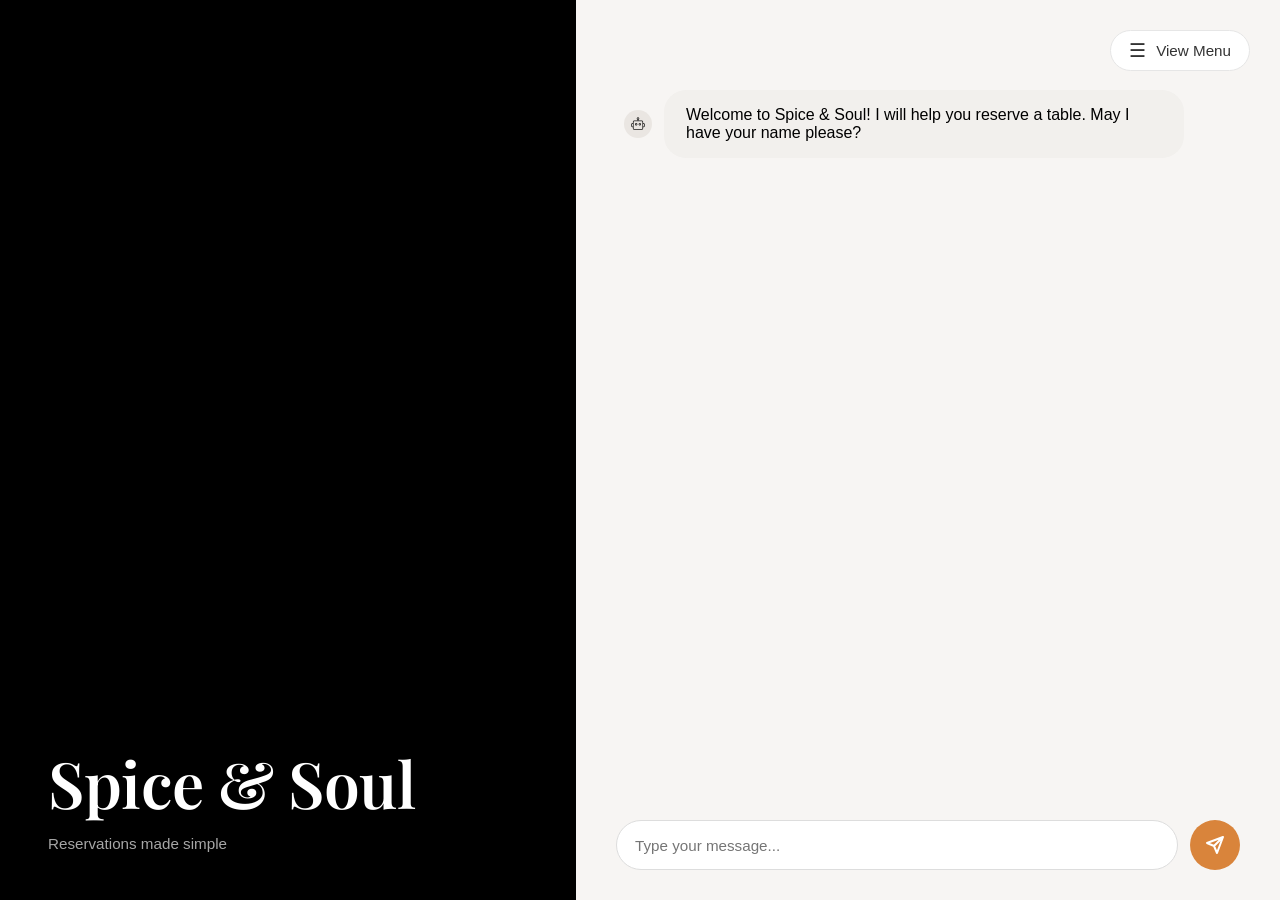
==== project/index.html @ 884b7b66 "5" ====
<!doctype html>
<html lang="en">
  <head>
    <meta charset="UTF-8" />
    <meta name="viewport" content="width=device-width, initial-scale=1.0" />
    <title>Spice &amp; Soul Reservation Chatbot</title>
    <link rel="stylesheet" href="./style.css" />
</head>
  <body>
    <div id="app"></div>
    <script src="./main.js"></script>
  </body>
</html>
---- project/style.css ----
@import url('https://fonts.googleapis.com/css2?family=Playfair+Display:wght@500;600;700&display=swap');
* {
  margin: 0;
  padding: 0;
  box-sizing: border-box;
}

body {
  font-family: 'Segoe UI', Tahoma, Geneva, Verdana, sans-serif;
  height: 100vh;
  overflow: hidden;
  background: black;
}

.container {
  display: flex;
  width: 100vw;
  height: 100vh;
  overflow: hidden;
}

.left-side {
  width: 45%;
  min-width: 45%;
  height: 100vh;
  background-image: url('/public/hero.jpg');
  background-size: cover;
  background-position: center;
  background-repeat: no-repeat;
  position: relative;
}

.left-side::after {
  content: "";
  position: absolute;
  inset: 0;
  background: linear-gradient(
    rgba(0, 0, 0, 0.40),
    rgba(0, 0, 0, 0.40)
  );
  pointer-events: none;
  z-index: 1;
}

.text-content {
  position: absolute;
  bottom: 48px;
  left: 48px;
  color: white;
  z-index: 2;
}

.text-content h1 {
  font-family: 'Playfair Display', serif;
  font-size: 4rem;
  font-weight: 600;
  margin-bottom: 10px;
  letter-spacing: -0.5px;
}

.text-content p {
  font-size: 0.95rem;
  font-weight: 400;
  opacity: 0.65;
}

.right-side {
  flex: 1;
  background: #F7F5F3;
  display: flex;
  flex-direction: column;
  position: relative;
  overflow: hidden;
}

.view-menu-btn {
  position: absolute;
  top: 30px;
  right: 30px;
  background: #ffffff;
  border: 1px solid #e6e6e6;
  border-radius: 999px;
  font-size: 0.95rem;
  cursor: pointer;
  display: flex;
  align-items: center;
  gap: 10px;
  padding: 10px 18px;
  color: #333;
}

.view-menu-btn:hover {
  background: #f9f9f9;
}

.view-menu-btn span {
  font-size: 1.2rem;
  line-height: 1;
}

.chat-container {
  flex: 1;
  overflow-y: auto;
  padding: 90px 48px 24px;
}

.chat-messages {
  display: flex;
  flex-direction: column;
  gap: 16px;
}

 .message {
  display: flex;
  align-items: center;
  gap: 12px;
  margin-bottom: 22px;
  max-width: 100%;
 }


.bot-message {
  background: #F2F0ED;
  padding: 16px 22px;
  border-radius: 22px;
  max-width: 520px;
}

.user-message {
  background: rgb(217, 132, 59);
  color: white;
  padding: 14px 20px;
  border-radius: 22px;
  margin-left: auto;
}

.chat-input-container {
  display: flex;
  gap: 12px;
  padding: 20px 40px 30px;
  background: #F7F5F3;
}

#chatInput {
  flex: 1;
  padding: 14px 18px;
  border: 1px solid #ddd;
  border-radius: 25px;
  font-size: 0.95rem;
  outline: none;
}

#chatInput:focus {
  border-color: #e8a55c;
}

#sendBtn {
  width: 50px;
  height: 50px;
  border-radius: 50%;
  background: rgb(217, 132, 59);
  border: none;
  cursor: pointer;
  display: flex;
  align-items: center;
  justify-content: center;
}

#sendBtn:hover {
  background: #d9954d;
}

.menu-overlay {
  display: none;
  position: fixed;
  top: 0;
  left: 0;
  width: 100%;
  height: 100%;
  background: rgba(70, 100, 150, 0.4);
  backdrop-filter: blur(4px);
  z-index: 10;
}

.menu-overlay.active {
  display: block;
}

.menu-panel {
  position: fixed;
  top: 0;
  right: -500px;
  width: 500px;
  height: 100%;
  background: white;
  z-index: 11;
  transition: right 0.3s ease;
  overflow-y: auto;
}

.menu-panel.active {
  right: 0;
}

.menu-header {
  display: flex;
  justify-content: space-between;
  align-items: center;
  padding: 30px;
  border-bottom: 1px solid #eee;
}

.menu-header h2 {
  font-size: 2rem;
  font-weight: 700;
}

.close-btn {
  background: none;
  border: none;
  font-size: 2rem;
  cursor: pointer;
  color: #333;
  width: 40px;
  height: 40px;
  display: flex;
  align-items: center;
  justify-content: center;
}

.close-btn:hover {
  color: #000;
}

.menu-content {
  padding: 30px;
}

.menu-section {
  margin-bottom: 40px;
}

.menu-section h3 {
  font-size: 1.5rem;
  margin-bottom: 20px;
  font-weight: 700;
  border-bottom: 2px solid #e8a55c;
  padding-bottom: 8px;
}

.menu-item {
  display: flex;
  justify-content: space-between;
  align-items: flex-start;
  margin-bottom: 20px;
  padding-bottom: 20px;
  border-bottom: 1px solid #f0f0f0;
}

.menu-item:last-child {
  border-bottom: none;
}

.item-info {
  flex: 1;
}

.item-name {
  font-size: 1.05rem;
  font-weight: 600;
  margin-bottom: 8px;
}

.item-tags {
  display: flex;
  gap: 6px;
  flex-wrap: wrap;
}

.tag {
  font-size: 0.75rem;
  padding: 4px 10px;
  border-radius: 12px;
  font-weight: 500;
}

.tag.veg {
  background: #4caf50;
  color: white;
}

.tag.vegan {
  background: #2e7d32;
  color: white;
}

.tag.non-veg {
  background: #d32f2f;
  color: white;
}

.tag.spicy {
  background: #ff5722;
  color: white;
}

.tag.gluten-free {
  background: #ff9800;
  color: white;
}

.item-price {
  font-size: 1.1rem;
  font-weight: 700;
  color: #333;
  margin-left: 20px;
}

.quick-options {
  display: flex;
  gap: 8px;
  flex-wrap: wrap;
  margin: 0px 0 12px;
}
.quick-option {
  padding: 6px 14px;
  border-radius: 999px;
  border: 1px solid #e8a55c;
  font-size: 0.8rem;
  cursor: pointer;
  color: #e8a55c;
  background: transparent;
}
.quick-option:hover {
  background: #e8a55c;
  color: white;
}

.avatar {
  width: 28px;
  height: 28px;
  border-radius: 50%;
  background: #EAE6E2;
  display: flex;
  align-items: center;
  justify-content: center;
  flex-shrink: 0;
}

.avatar.bot {
  background: #EAE6E2;
}

.avatar.user {
  background: #F5E7DE;
}

.avatar img {
  width: 16px;
  height: 16px;
  object-fit: contain;
}
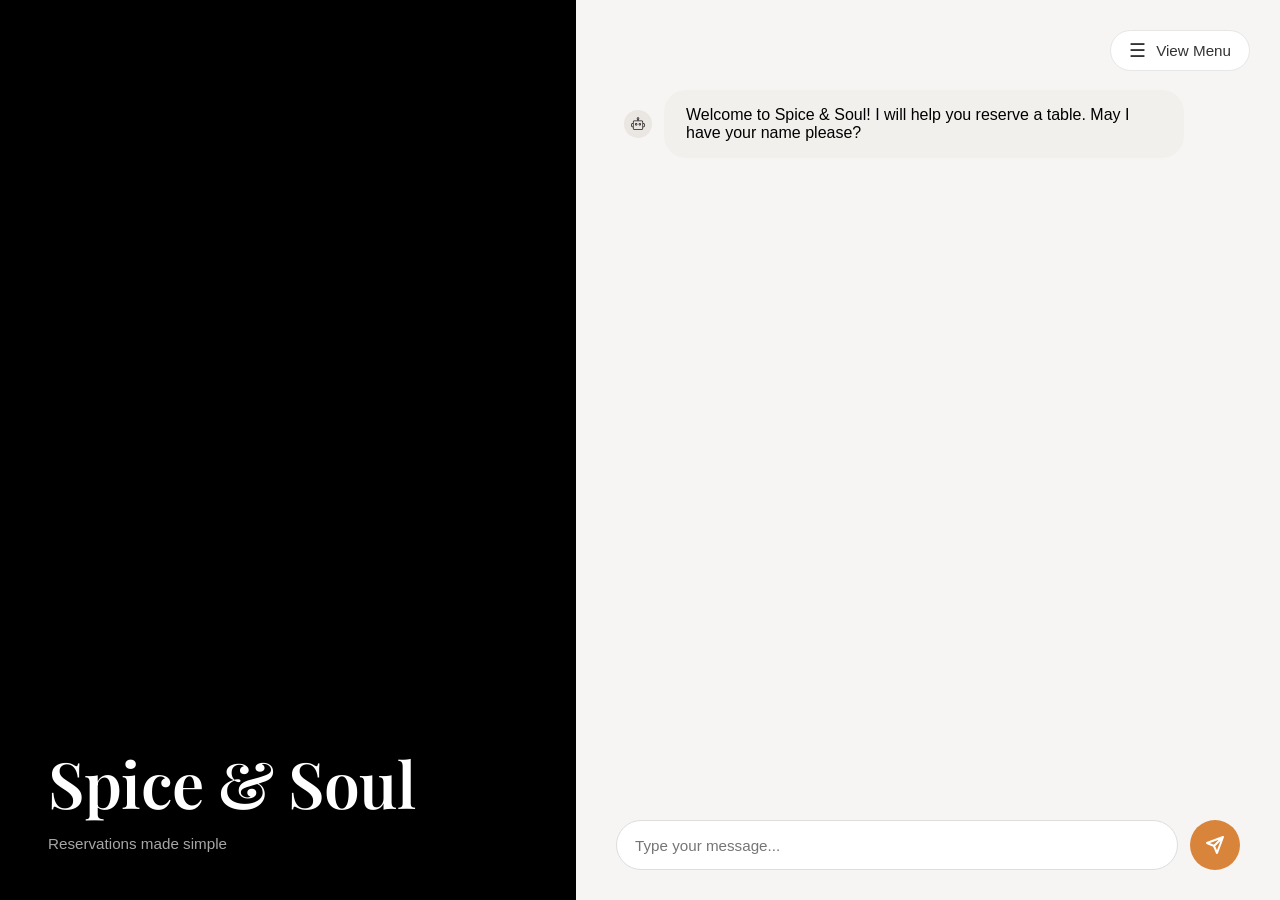
==== commit ed7b9609: "Commit" ====
--- a/project/index.html
+++ b/project/index.html
@@ -10,4 +10,4 @@
     <div id="app"></div>
     <script src="./main.js"></script>
   </body>
-</html>
+</html>
